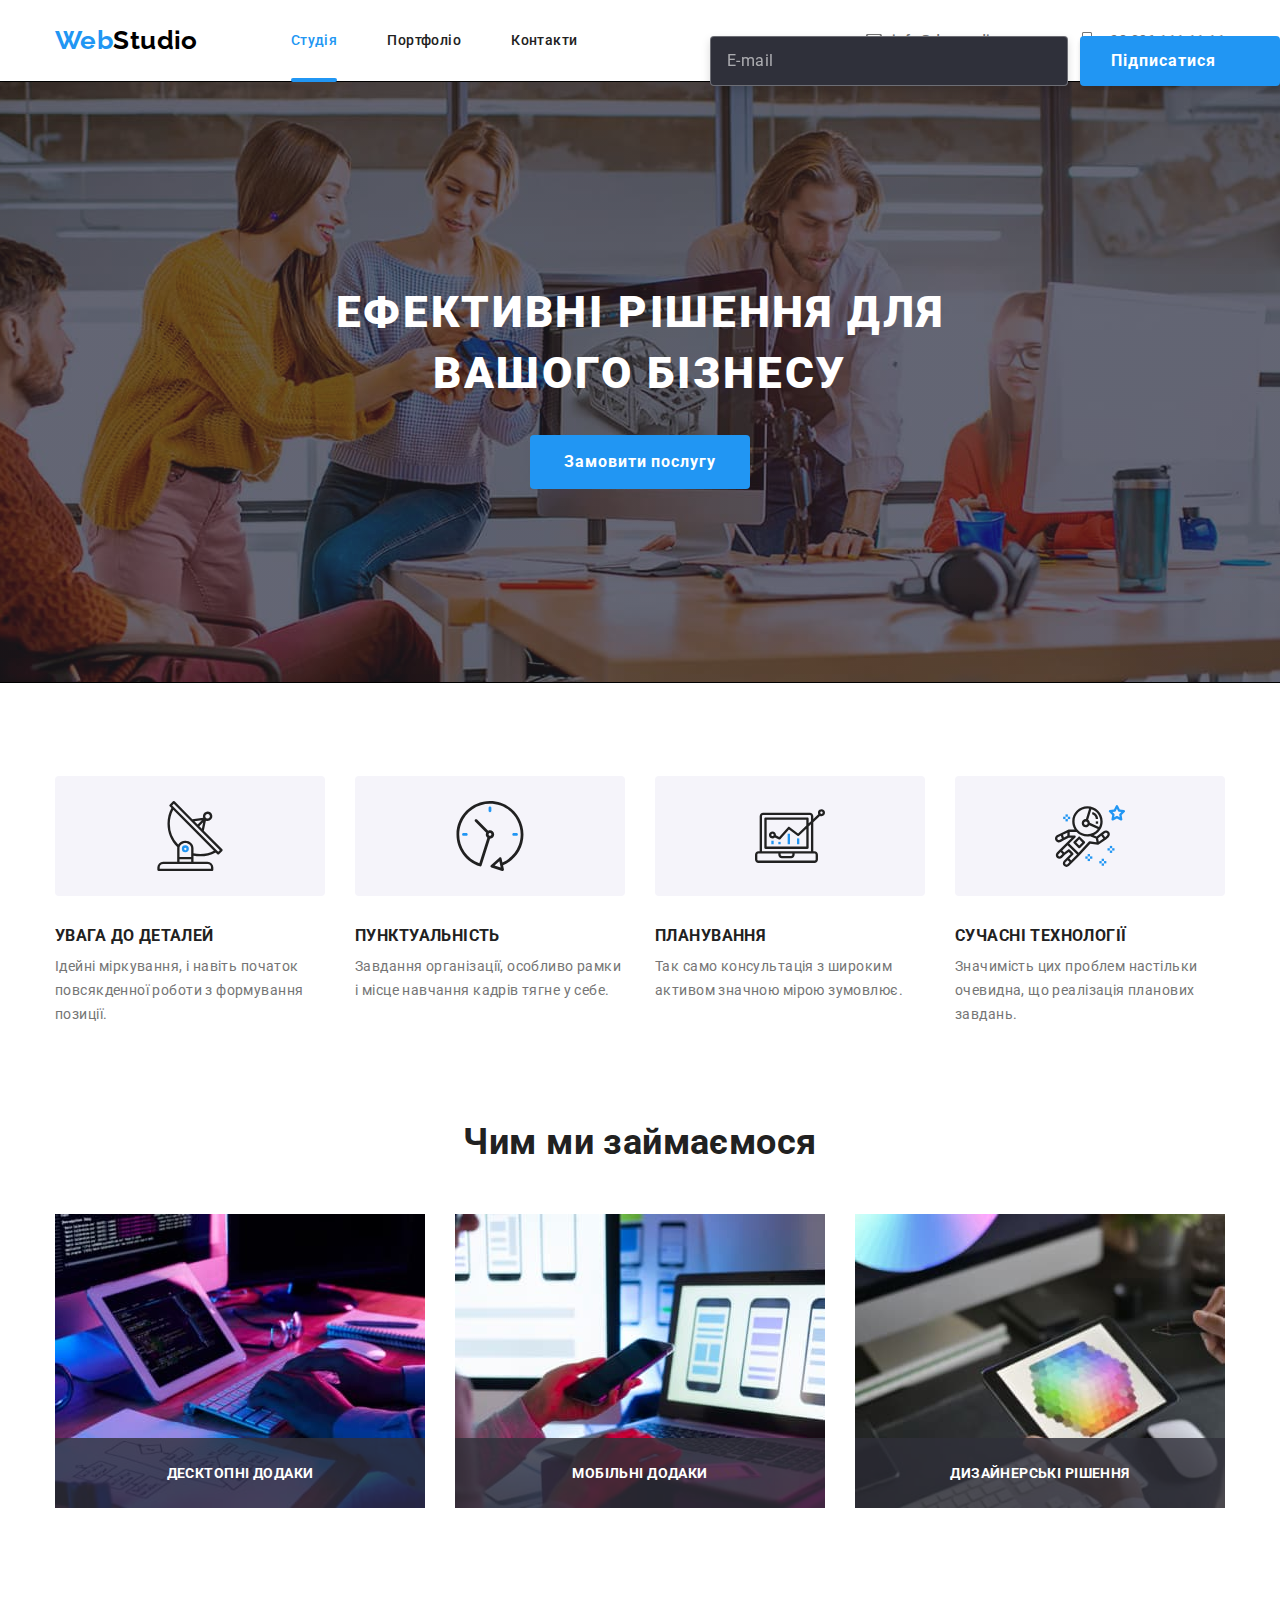
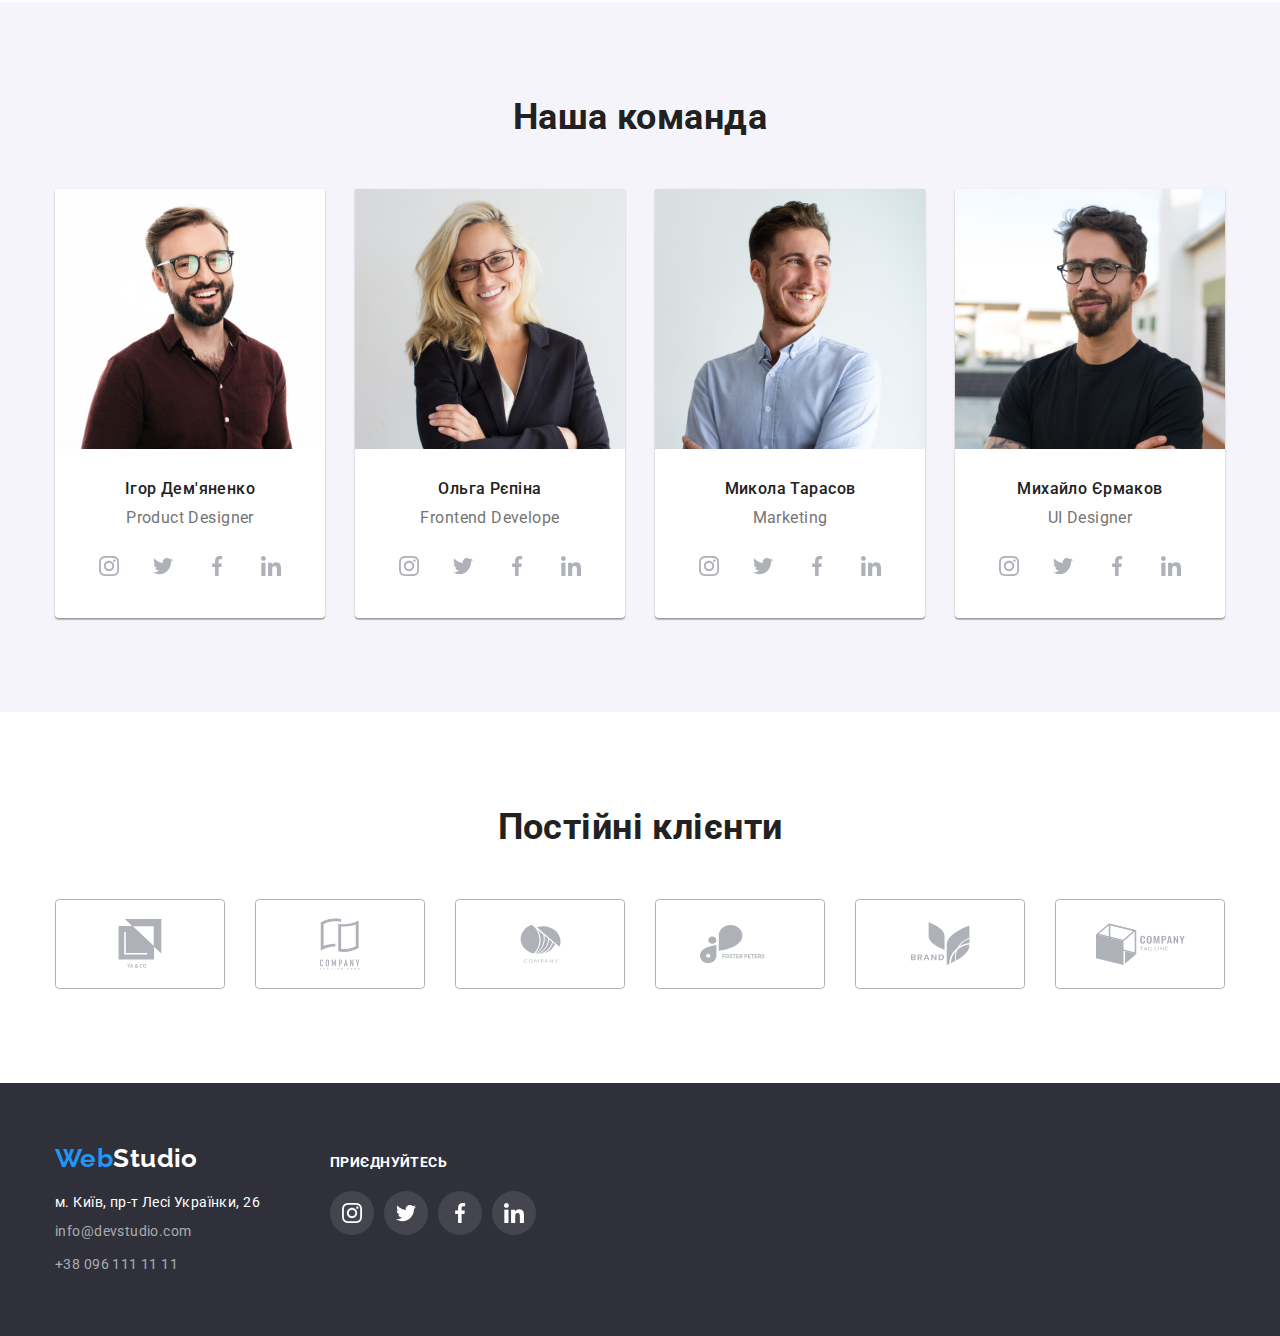
==== index.html @ f0c9aa98 "hw6" ====
<!DOCTYPE html>
<html lang="uk">
<head>
    <meta charset="UTF-8">
    <meta http-equiv="X-UA-Compatible" content="IE=edge">
    <meta name="viewport" content="width=device-width, initial-scale=1.0">
    <title>Студія</title>
    <link rel="stylesheet"  href="https://cdnjs.cloudflare.com/ajax/libs/modern-normalize/1.0.0/modern-normalize.min.css"/>
    <link href="https://fonts.googleapis.com/css2?family=Raleway:wght@700&family=Roboto:wght@400;500;700;900&display=swap" rel="stylesheet">
    <link rel="stylesheet" href="./css/main.css">
    <link rel="stylesheet" href="./css/styles.css">
</head>
<body>
    <header>
        <div class="container wrapper">
          
<!-- Навігація -->
                <nav class="menu">
                    <a href="./index.html" class="logo link"><span class="logo-blue link-logo">Web</span><span
                        class="logo-black">Studio</span></a> 
                <ul class="list list-flex">
                    <li class="item"><a href="./index.html" class="link link-current current link-nav">Студія</a></li>
                    <li class="item"> <a href="./portfolio.html" class="menu-nav link link-nav">Портфоліо</a></li>
                    <li class="item"> <a href="./" class="menu-nav link link-nav">Контакти</a></li>
<!-- Контакти  -->
                </ul>
                </nav>
            <ul class="list  list-flex">
                <li>
                    <a href="mailto:info@devstudio.com" class="menu-contact link link-nav">
                        <svg class="menu-icons" width="16" height="12">
                  <use href="./images/icons.svg.svg#icon-envelope"></use>
                </svg>info@devstudio.com</a>
                </li>
                <li>
                 <a href="tel:+380961111111" class="menu-contact link link-nav">
                <svg class="menu-icons" width="10" height="16">
                  <use href="./images/icons.svg.svg#icon-smartphone"></use>
                </svg> +38 096 111 11 11</a>
                </li>
                </ul>
        </div>
    </header>        
<!-- Герой -->
    <main>
        <section class="hero">
            <div class="container">
                <div class="hero-container">
                    <h1 class="hero-title">Ефективні рішення для вашого бізнесу</h1>
                    <button type="button" class="hero-button hero-btn" data-modal-open>Замовити послугу</button>
                </div>
            </div>
        </section>
        <section class="section section-features">
<!-- Особливості -->
            <div class="container">
                <h2 class="section-title visually-hidden" > Особливості </h2>
            <ul class="list features-list">
                <li>
                    <div class="features-icon">
                <svg width="70" height="70">
                  <use href="/images/icons.svg.svg#icon-antenna"></use>
                </svg>
              </div>
                    <h3 class="section-title list-title">УВАГА ДО ДЕТАЛЕЙ</h3>
                    <p class="list-text">Ідейні міркування, і навіть початок повсякденної роботи з формування позиції. </p>
                </li>
                
                <li>
                    <div class="features-icon">
                <svg width="70" height="70">
                  <use href="./images/icons.svg.svg#icon-clock-1"></use>
                </svg>
              </div>
                    <h3 class="section-title list-title">ПУНКТУАЛЬНІСТЬ</h3>
                    <p class="list-text">Завдання організації, особливо рамки і місце навчання кадрів тягне у себе.</p>
                </li>
                
                <li>
                    <div class="features-icon">
                <svg width="70" height="70">
                  <use href="./images/icons.svg.svg#icon-diagram-1"></use>
                </svg>
              </div>
                    <h3 class="section-title list-title">ПЛАНУВАННЯ</h3>
                    <p class="list-text">Так само консультація з широким активом значною мірою зумовлює.</p>
                </li>
                
                <li>
                    <div class="features-icon">
                <svg width="70" height="70">
                  <use href="./images/icons.svg.svg#icon-astronaut-1"></use>
                </svg>
              </div>
                    <h3 class="section-title list-title">СУЧАСНІ ТЕХНОЛОГІЇ</h3>
                    <p class="list-text">Значимість цих проблем настільки очевидна, що реалізація планових завдань.</p>
                </li>
            </ul>
        </div>
    </section>
<!-- Чим займаємося -->
        <section class="section section-works">
        <div class="container">
             <h2 class="section-title title-size">Чим ми займаємося</h2>
            <ul class="list list-works">
               <li>
                <div class="list-img-wrapper">
                <img src="./images/site_creator.jpg " width="370"  alt=" написання  коду " class="list-fotos">
              <div class="list-txt-wrapper">
                  <p>Десктопні додаки </p>
                </div>
              </div>
              </li>
                <li>
                <div class="list-img-wrapper">
                <img src="./images/mobile_app.jpg " width="370"   alt=" тестування мобільного додатку " class="list-fotos">
               <div class="list-txt-wrapper">
                  <p>Мобільні додаки </p>
                </div>
              </div>
              </li>
                <li>
                  <div class="list-img-wrapper">
                <img src="./images/design1.jpg " width="370"  alt=" кольорова гама " class="list-fotos">
              <div class="list-txt-wrapper">
                  <p>Дизайнерські рішення </p>
                </div>
              </div>
              </li>
        </ul>
    </div>
</section>
<!-- Наша команда-->
        <section class="section team">
            <div class="container">
                <h2 class="section-title title-size">Наша команда</h2>
                <ul class="list team-list">
                    <li class="team-items">
                        <img  class="team-foto" src="./images/demianenko1.jpg" width="270" alt="Фото Ігор Дем'яненко">
                        <div class="cards">
                            <h3 class=" team-name">Ігор Дем'яненко</h3>
                        <p class=" professions">Product Designer</p>
                        <ul class="social-list list">
                  <li class="social-item">
                    <a href="#" class="social-link">
                      <svg class="social-icon">
                        <use href="./images/icons.svg.svg#icon-instagram-2"></use>
                      </svg>
                    </a>
                  </li>
                  <li class="social-item">
                    <a href="#" class="social-link">
                      <svg class="social-icon">
                        <use href="./images/icons.svg.svg#icon-twitter-1"></use>
                      </svg>
                    </a>
                  </li>
                  <li class="social-item">
                    <a href="#" class="social-link">
                      <svg class="social-icon">
                        <use href="./images/icons.svg.svg#icon-facebook-1"></use>
                      </svg>
                    </a>
                  </li>
                  <li class="social-item">
                    <a href="#" class="social-link">
                      <svg class="social-icon">
                        <use href="./images/icons.svg.svg#icon-linkedin-1"></use>
                      </svg>
                    </a>
                  </li>
                </ul>
            </div>
                        </li>
                    <li class="team-items">
                        <img  class="team-foto" src="./images/olha_repina3.jpg" width="270" alt="Фото Ольга Рєпіна">
                        <div class="cards">
                            <h3 class=" team-name">Ольга Рєпіна</h3>
                            <p class=" professions">Frontend Develope</p>
                            <ul class="social-list list">
                  <li class="social-item">
                    <a href="#" class="social-link">
                      <svg class="social-icon">
                        <use href="./images/icons.svg.svg#icon-instagram-2"></use>
                      </svg>
                    </a>
                  </li>
                  <li class="social-item">
                    <a href="#" class="social-link">
                      <svg class="social-icon">
                        <use href="./images/icons.svg.svg#icon-twitter-1"></use>
                      </svg>
                    </a>
                  </li>
                  <li class="social-item">
                    <a href="#" class="social-link">
                      <svg class="social-icon">
                        <use href="./images/icons.svg.svg#icon-facebook-1"></use>
                      </svg>
                    </a>
                  </li>
                  <li class="social-item">
                    <a href="#" class="social-link">
                      <svg class="social-icon">
                        <use href="./images/icons.svg.svg#icon-linkedin-1"></use>
                      </svg>
                    </a>
                  </li>
                </ul>
                        </div>
                        
                    </li>
                    <li class="team-items">
                        <img  class="team-foto" src="./images/tarasov4.jpg"  width="270" alt="Микола Тарасов">
                        <div class="cards">
                            <h3 class=" team-name">Микола Тарасов</h3>
                            <p class=" professions" >Marketing</p>
                            <ul class="social-list list">
                  <li class="social-item">
                    <a href="#" class="social-link">
                      <svg class="social-icon">
                        <use href="./images/icons.svg.svg#icon-instagram-2"></use>
                      </svg>
                    </a>
                  </li>
                  <li class="social-item">
                    <a href="#" class="social-link">
                      <svg class="social-icon">
                        <use href="./images/icons.svg.svg#icon-twitter-1"></use>
                      </svg>
                    </a>
                  </li>
                  <li class="social-item">
                    <a href="#" class="social-link">
                      <svg class="social-icon">
                        <use href="./images/icons.svg.svg#icon-facebook-1"></use>
                      </svg>
                    </a>
                  </li>
                  <li class="social-item">
                    <a href="#" class="social-link">
                      <svg class="social-icon">
                        <use href="./images/icons.svg.svg#icon-linkedin-1"></use>
                      </svg>
                    </a>
                  </li>
                </ul>
                        </div>
                        
                    </li>
                    <li class="team-items">
                        <img  class="team-foto" src="./images/ermakov2.jpg" width="270" alt="Фото Михайло Єрмаков">
                        <div class="cards">
                            <h3 class=" team-name" >Михайло Єрмаков</h3>
                        <p class=" professions">UI Designer</p>
                        <ul class="social-list list">
                  <li class="social-item">
                    <a href="#" class="social-link">
                      <svg class="social-icon">
                        <use href="./images/icons.svg.svg#icon-instagram-2"></use>
                      </svg>
                    </a>
                  </li>
                  <li class="social-item">
                    <a href="#" class="social-link">
                      <svg class="social-icon">
                        <use href="./images/icons.svg.svg#icon-twitter-1"></use>
                      </svg>
                    </a>
                  </li>
                  <li class="social-item">
                    <a href="#" class="social-link">
                      <svg class="social-icon">
                        <use href="./images/icons.svg.svg#icon-facebook-1"></use>
                      </svg>
                    </a>
                  </li>
                  <li class="social-item">
                    <a href="#" class="social-link">
                      <svg class="social-icon">
                        <use href="./images/icons.svg.svg#icon-linkedin-1"></use>
                      </svg>
                    </a>
                  </li>
                </ul>
                    </div>
                </li>
            </ul>
        </div>
    </section>
     <section class="customers">
        <div class="container">
          <h2 class="section-title title-size"> Постійні клієнти</h2>
          <ul class="customers-list list">
            <li class="customers-item">
              <a href="#" class="customers-link">
                <svg class="client-icon" width="44" height="49">
                  <use href="./images/icons.svg.svg#icon-group"></use>
                </svg>
              </a>
            </li>
            <li class="customers-item">
              <a href="#" class="customers-link">
                <svg class="client-icon" width="40" height="52">
                  <use href="./images/icons.svg.svg#icon-group-8"></use>
                </svg>
              </a>
            </li>
            <li class="customers-item">
              <a href="#" class="customers-link">
                <svg class="client-icon" width="41" height="43">
                  <use href="./images/icons.svg.svg#icon-group-1"></use>
                </svg>
              </a>
            </li>
            <li class="customers-item">
              <a href="#" class="customers-link">
                <svg class="client-icon" width="80" height="42">
                  <use href="./images/icons.svg.svg#icon-group-2"></use>
                </svg>
              </a>
            </li>
            <li class="customers-item">
              <a href="#" class="customers-link">
                <svg class="client-icon" width="59" height="47">
                  <use href="./images/icons.svg.svg#icon-group-3"></use>
                </svg>
              </a>
            </li>
            <li class="customers-item">
              <a href="#" class="customers-link">
                <svg class="client-icon" width="89" height="46">
                  <use href="./images/icons.svg.svg#icon-object"></use>
                </svg>
              </a>
            </li>
          </ul>
        </div>
     </section>
</main>
<!-- Футер -->

            <footer class="footer">
        <div class="container">
          <div class="footer-container">
            <div class="footer-wrapper">
                <a href="./index.html" class="logo link logo-white" lang="en"><span class="logo-blue">Web</span><span
                    class="footer-studio">Studio</span></a>
                <address>
                  <ul class="contacts list">
                   <li class="logo-white">
                     <a href="https://www.google.com/maps/d/viewer?mid=10uSM3H-mIU3GznYo2szRIEphczw&h" target="_blank" rel="noreferrer noopener"
                        class="link footer-list "><span class="footer-address">
                             м. Київ, пр-т Лесі Українки, 26 </span></a>
                    </li>
                    <li>
                      <a href="mailto:info@devstudio.com" class="link footer-contacts footer-list" >info@devstudio.com</a>
                    </li>
                    <li>
                      <a href="tel:+380961111111" class="link footer-contacts">+38 096 111 11 11</a>
                    </li>
                  </ul>
                 </address>
                </div>
                <div class="footer-social">
                  <p class="footer-title">Приєднуйтесь</p>
                  <ul class="social-list list">
                    <li class="social-item">
                      <a href="#" class="social-link social-list-item ">
                        <svg class="social-icon">
                          <use href="./images/icons.svg.svg#icon-instagram-2"></use>
                        </svg>
                      </a>
                    </li>
                    <li class="social-item" >
                       <a href="#" class="social-link social-list-item ">
                      <svg class="social-icon">
                        <use href="./images/icons.svg.svg#icon-twitter-1"></use>
                      </svg>
                    </a>

                    </li>
                    <li class="social-item">
                      <a href="#" class="social-link social-list-item ">
                        <svg class="social-icon">
                          <use href="./images/icons.svg.svg#icon-facebook-1"></use>
                        </svg>
                      </a>
                    </li>
                    <li class="social-item">
                      <a href="#" class="social-link social-list-item ">
                        <svg class="social-icon">
                          <use href="./images/icons.svg.svg#icon-linkedin-1"></use>
                        </svg>
                      </a>
                    </li>
                  </ul>
            </div>
            <div class="subscribe-newsletter">
              <p class="subscribe-text">Підпишіться на розсилку</p>
              <form autocomplete="off" class="subscribe-form">
                <input class="subscribe-input" type="email" name="mail" placeholder="E-mail" required>
                <button class="subscribe-button" type="submit">Підписатися</button>
              </form>
            </div>
          </div>
        </div> 
  </footer>
  <!-- Модальне вікно  -->
 <div  data-modal class=" backdrop is-hidden 
  " >
  <div class="modal-form">
    <button class="modal-close " data-modal-close>
      <svg class=" modal-icon" height="11" width="11"> 
        <use class="close" href="./images/icons.svg.svg#icon-exit" 
      
        ></use>
      </svg>
    </button>
  </div>
 </div>
  <script src="./js/modal.js"></script>
</body>
</html>
---- css/main.css ----
/*# sourceMappingURL=main.css.map */
---- css/styles.css ----
/*
 wrapper, list, current, menu-nav, list-flex-  Навігація 
 link ,section-title,portfolio-title,  portfolio-text .portfolio-items . projects-filter .portfolio-element portfolio-cards- Наші роботи 
 link,footer,footer-wrapper,logo,logo-white,footer-address footer-list- - Футер
 menu, -Лого
 menu-nav, menu-contact, list-flex, link-nav- Контакти
 current,visually-hidden,title-size,section-works , list-works ,list-fotos - Чим займаємось 
 hero ,hero-container,hero-title, hero-button , section-features - Герой 
 list-title, list-text ,features-list -Особливості 
 title-size, team , team-name ,team-list, team-items ,cards ,team-foto - Наша команда 
 buttons buttons:focus,buttons:hover,navigation-projects- Продукти 
*/
:root {
  --primary-text-color: #212121;
  --nav-contact-color: #757575;
  --title-text-color: #000000;
  --accent-color: #2196F3;
  --title-color: #FFFFFF;
  --background-accent-color: #2f303a;
  --team-background-color: #f5f4fa;
  --footer-email-tel: rgba(255, 255, 255, 0.6);
  --footer-social-link: rgba(255, 255, 255, 0.1);
  --header-border: #ececec;
  --portfolio-border: #eeeeee;
  --team-social-icon: #afb1b8;
  --hero-btn: #188CE8;
  --cubic: cubic-bezier(0.4, 0, 0.2, 1);
  --hero-gradient: rgba(47, 48, 58, 0.4);
  --modal-shadow: 0px 1px 3px rgba(0, 0, 0, 0.12), 0px 1px 1px rgba(0, 0, 0, 0.14),
    0px 2px 1px rgba(0, 0, 0, 0.2);
}

/*----------BODY----------*/

body {
  font-family: "Roboto", sans-serif;
  font-weight: 400;
  font-size: 14px;
  line-height: 1.2;
  letter-spacing: 0.03em;
  background-color: var(--title-color);
  color: var(--nav-contact-color);
}


button {
  cursor: pointer;
}

address {
  font-style: normal;
}

header {
  border-bottom: 1px solid var(--header-border);
}

img {
  display: block;
}


h3,
p,
ul{
  margin: 0px;
  padding: 0px;
}
.visually-hidden {
  position: absolute;
  overflow: hidden;
  clip: rect(1px, 1px, 1px, 1px);
  padding: 0;
  border: 0;
  height: 1px;
  width: 1px;

}



.container {
  width: 1200px;
  padding-left: 15px;
  padding-right: 15px;
  text-align: center;
  margin-right: auto;
  margin-left: auto;
}

.wrapper {

  display: flex;

  justify-content: space-between;

  align-items: center;

  text-align: left;

}


.list {
  list-style: none;
  margin: 0;
  padding: 0;
}



.link {
  text-decoration: none;
  list-style: none;

}


.section-title {
  font-weight: 700;
  color: var(--primary-text-color)
}


/*----------HEADER----------*/
.menu {
  font-weight: 500;
  display: flex;
  align-items: center;
}

.current {
  color: var(--accent-color);
}

.menu-nav {
  color: var(--primary-text-color);
}

.menu-contact {
  color: var(--nav-contact-color);
  font-weight: 500;
}

.logo {
  font-family: "Raleway", san-serif;
  font-weight: 700;
  font-size: 26px;
  line-height: inherit;
  margin-right: 93px;
}

.logo-blue {
  color: var(--accent-color);
}

.logo-black {
  color: var(--title-text-color)
}




.current,
.menu-nav:hover,
.menu-nav:focus,
.menu-contact:hover,
.menu-contact:focus,
.footer-contacts:hover,
.footer-contacts:focus {
  color: var(--accent-color);
}

.list-flex {
  display: flex;
}

.list-flex>li:not(:last-child) {
  margin-right: 50px;
}

.link-nav {
  display: flex;
  align-items: center;
  padding-top: 32px;
  padding-bottom: 32px;

}
.current,
.menu-nav {
  position: relative;
}


.link-current::before {
  position: absolute;
  content: "";
  bottom: -1px;
  left: 0;
  display: block;
  width: 100%;
  height: 4px;
  border-radius: 2px;
  background-color: var(--accent-color);
  transition: opacity 250ms var(--cubic), background-color 250ms var(--cubic);
  
}
.item .link-nav {
  position: relative;
}

.link-nav::after {
  position: absolute;
  content: "";
  bottom: -1px;
  left: 0;
  
  display: block;
  width: 100%;
  height: 4px;
  border-radius: 2px;
  background-color: var(--accent-color);
  opacity: 0;
  transition: opacity 250ms cubic-bezier(0.4, 0, 0.2, 1),background-color 250ms cubic-bezier(0.4, 0, 0.2, 1);
}


.link-nav:hover::after,
.link-nav:focus::after {
  transform: scale(1);
  opacity: 1;
  /* transition: transform 250ms cubic-bezier(0.4, 0, 0.2, 1); */
}
.link-logo{
padding: 24px 0px;
}



.menu-icons {
 
  fill: currentColor;
  color: inherit;
  margin-right: 10px;

}

/*----------Герой----------*/



 




.hero {
  text-align: center;
  padding-top: 200px;
  padding-bottom: 200px;
  margin-left: auto;
  margin-right: auto;
  height: 600px;
  max-width: 1600px;
  background-image: linear-gradient(to right, rgba(47, 48, 58, 0.4), rgba(47, 48, 58, 0.4)), url(../images/hero.jpg);
  background-repeat: no-repeat;
  background-position: center;
  background-size: cover;
  outline: 1px solid var(--title-text-color);
  background-color: var(--background-accent-color);}




.hero-container {
  max-width: 696px;
  margin-left: auto;
  margin-right: auto;
}

.hero-title,
.hero-button {
  letter-spacing: 0.06em;
  color: var(--title-color);


}


.hero-title {
  font-weight: 900;
  font-size: 44px;
  line-height: 1.4;
  text-transform: uppercase;

  margin-top: 0;
  margin-bottom: 30px;
  padding: 0;


}


.hero-button {
  font-family: inherit;
  font-weight: 700;
  font-size: 16px;
  line-height: 1.9;
  background-color: var(--accent-color);
  color: var(--title-color);
  border-radius: 4px;
  border-color: transparent;
  transition: background-color 250ms var(--cubic), color 250ms var(--cubic);
}

.hero-button:hover,
.hero-button:focus{
  background-color: var(--hero-btn)
}
.hero-btn {
  padding: 10px 32px;
  min-width: 200px;
}

/*----------Особливості----------*/

.list-title {
  text-transform: uppercase;
  margin-bottom: 10px;
}

.list-text {
  line-height: 1.7;
}

.section-features {
  padding-top: 94px;
  padding-bottom: 94px;
}

.features-list {
  display: flex;
  text-align: left;
}

.features-list>li {
  width: calc((100% - (3 * 30px)) / 4);
}

.features-list>li:not(:last-child) {
  margin-right: 30px;
}


.features-icon {
  display: flex;
  align-items: center;
  justify-content: center;

  width: 100%;
  height: 120px;
  background-color: var(--team-background-color);
  border-radius: 4px;
  margin-bottom: 30px;
}
/*----------.........................................Чим займаємося................................................................---------*/





.title-size {
  font-size: 36px;
 margin: 0px 0px 50px 0px;
}

.list-works {
  display: flex;
  margin-top: 50px;
}
.section-works {
  padding-bottom: 94px;
}

.list-works>li:not(:last-child) {
  margin-right: 30px;
}

.list-works {
  display: flex;
  margin-top: 50px;
}

.list-foto {
  display: block;
}

.list-img-wrapper{
  position: relative;
}
.list-txt-wrapper {
  position: absolute;
  bottom: 0;
  left: 0;
  display: flex;
  justify-content: center;
  align-items: center;
  width: 100%;
  height: 70px;
  font-weight: 700;
  font-size: 14px;
  line-height: 1.143;
  letter-spacing: 0.03em;
  text-transform: uppercase;
  background-color: rgba(47, 48, 58, 0.8);
  color: var(--title-color);
}
/*----------Наша команда----------*/
.team {
  background-color: var(--team-background-color);
  padding-top: 94px;
  padding-bottom: 94px;
}

.team-name,
.professions {
  font-size: 16px;
}

.professions {
  margin-top: 0;
  margin-bottom: 0;
}

.team-name {
  font-weight: 500;
  color: var(--primary-text-color);
  margin-top: 0;
  margin-bottom: 10px;
}


.team-list {
  display: flex;
}

.cards {
  margin-top: 30px;
  margin-bottom: 30px;
}
.team-items {
  box-shadow: 0 1px 3px rgba(0, 0, 0, 0.12), 0 1px 1px rgba(0, 0, 0, 0.14), 0 2px 1px rgba(0, 0, 0, 0.2);
  border-radius: 0 0 4px 4px;
  background-color: var(--title-color);
}

.team-items:not(:last-child) {
  margin-right: 30px;
}



.team-foto {
  display: block;
}


.social-list {
  display: flex;
  justify-content: center;
 margin-top: 16px;
  
}

.social-list {
  color: var(--team-social-icon);
}

.social-item{
  width: 44px;
  height: 44px;
}

.social-link {
  background-color: var(--title-color);
  fill: currentColor;
  color: inherit;
}

.social-link {
  display: flex;
  align-items: center;
  justify-content: center;
  border-radius: 50%;
  width: 100%;
  height: 100%;
  fill: currentColor;
  color: inherit;
  transition: background-color 250ms var(--cubic);
}

.social-item:not(:last-child) {
  margin-right: 10px;
}

.social-icon {
  width: 20px;
  height: 20px;
  transition: fill var(--team-social-icon)}

.social-link:hover,
.social-link:focus,
.footer .social-link:hover,
.footer .social-link:focus {
  background-color: var(--accent-color);
  color: var(--title-color);
}

/*----------Our customers----------*/
.customers {
  padding-top: 94px;
  padding-bottom: 94px;
}

.customers-list {
  display: flex;
  color: var(--team-social-icon);
}

.customers-item {
  display: flex;
  justify-content: center;
  align-items: center;
  width: 170px;
  height: 90px;
}

.customers-item:not(:last-child) {
  margin-right: 30px;
}

.customers-link {
  display: flex;
  align-items: center;
  justify-content: center;

  color: inherit;
  width: 100%;
  height: 100%;
  border: 1px solid var(--team-social-icon);
  border-radius: 4px;
  transition: border var(--portfolio-border)
}

.client-icon {
  fill: currentColor;
  transition: fill var(--team-social-icon);
}

.customers-link:hover,
.customers-link:focus {
  color: var(--accent-color);
  border-color: var(--accent-color);
  outline: none;
}
/*----------Футер-------*/


.footer {
  background-color: var(--background-accent-color);
  padding-top: 60px;
  padding-bottom: 60px;

}

.footer-wrapper {
  text-align: left;
  margin-right: 70px;
}
.footer-container{
  display: flex;
  align-items: baseline;
}

.footer .logo {
  display: inline-block;
  
  margin-right: 0px;
  margin-bottom: 20px;
}


.logo-white {
  color: var(--title-color);
}

.footer-address {
  color: var(--title-color);
}

.footer-contacts {
  line-height: 1.7;
  color: var(--footer-email-tel);
}


.footer-list {
  display: inline-block;
  margin-bottom: 9px;
}

.footer-list:hover .footer-address,
.footer-list:focus .footer-address {
  color: var(--accent-color);
}
.footer-social {
  width: 206px;
}

.footer-title{
  margin-top: 0;
  margin-bottom: 20px;
  font-weight: 700;
  font-size: 14px;
  line-height: 1.14;
  letter-spacing: 0.03em;
  text-transform: uppercase;
  text-align: start;
  color: var(--title-color);
}

.social-list .social-list-item{
  color: var(--title-color);
  background-color: var(--footer-social-link);
  transition: background-color 250ms var(--cubic);
}
/*------------------------------------------------------Підписатися ---------------------------------------------------------------------*/
.subscribe-newsletter{  
  text-align: left;
  position:absolute;
  right: 0;
  top: 0;
}
.subscribe-text {
  margin-bottom: 20px;
  font-size: 14px;
  font-weight: 700;
  line-height: 1.14; 
  letter-spacing: 0.03em;
  text-transform: uppercase;
  color: var(--title-color);
}

.subscribe-input {
  width: 358px;
  padding: 15px 16px;
  border: 1px solid rgba(255, 255, 255, 0.3);
  box-sizing: border-box;
  filter: drop-shadow(0px 4px 4px rgba(0, 0, 0, 0.15));
  border-radius: 4px;
  background: var(--background-accent-color);
  margin-right: 12px;
  outline: none;
  color: var(--footer-email-tel);
}

.subscribe-input::placeholder {
  font-weight: 400;
  font-size: 16px;
  line-height: 1.25;
  letter-spacing: 0.03em;
  color: rgba(255, 255, 255, 0.6);
}

.subscribe-form {
  display: flex;
}

.subscribe-button {
  display: flex;
  align-items: center;
  justify-content: center;
  min-width: 200px;
  height: 50px;
  padding: 10px 28px 10px 29px;
  background: var(--accent-color);
  box-shadow: 0px 4px 4px rgba(0, 0, 0, 0.15);
  border-radius: 4px;
  border-style: none;
  cursor: pointer;
  outline: transparent;
  font-family: inherit;
  font-weight: 700;
  font-size: 16px;
  line-height: 1.87;
  letter-spacing: 0.06em;
  color: var(--title-color);
  transition: background 250ms var(--cubic);
  
}
.subscribe-button:hover,
.subscribe-button:focus{
  background: var(--hero-btn);
}
.subscribe-button::after {
  display: inline-block;
  content: "";
  margin-left: 10px;
  width: 24px;
  height: 24px;
  background-image: url(../images/send.svg);
  background-repeat: no-repeat;
  background-position: center;
  background-size: cover;
}
/* ---------- Closed modal window ---------- */

.backdrop {
  position: fixed;
  top: 0;
  right: 0;
  left: 0;
  bottom: 0;
  background-color: rgba(0, 0, 0, 0.2);
}

.modal-form {
  position: absolute;
  width: 528px;
  height: 581px;
  left: 50%;
  top: 50%;
  transform: translate(-50%, -50%);
  background-color: var(--title-color);
}

.is-hidden {
  opacity: 0;
  pointer-events: none;
  visibility: hidden;
}

.modal-close {
  display: flex;
  justify-content: center;
  align-items: center;
  width: 30px;
  height: 30px;
  margin-top: 8px;
  margin-left: auto;
  margin-right: 8px;
  border-radius: 50%;
  border: 1px solid rgba(0, 0, 0, 0.1);
  box-sizing: border-box;
  background: var(--title-color);
  transition: fill 250ms var(--cubic), border 250ms var(--cubic);
  
}
.modal-close:hover,
.modal-close:focus{
  border: 1px solid var(--accent-color);
  fill: var(--accent-color);
}
.modal-icon {
  font-size: 11px;
  height: 100%;
}
/*----------Page Portfolio.html ----------*/



.buttons {
  padding: 6px 22px;
  font-family: inherit;
  font-weight: 500;
  font-size: 16px;
  line-height: 1.6;
  letter-spacing: inherit;
  color: var(--primary-text-color);
  background-color: var(--team-background-color);
  transition:  color var(--accent-color) ; background-color: var(--cubic); box-shadow: var(--cubic);
  
  }


.buttons:focus,
.buttons:hover {
  color: var(--title-color);
  background-color: var(--accent-color);
  
}

.buttons:focus,
.buttons:hover {
  box-shadow: 0px 4px 4px 0px rgba(0, 0, 0, 0.1);
}


.portfolio-title {
  font-size: 18px;
  line-height: 2;
  letter-spacing: 0.06em;
  margin-bottom: 4px;

  margin-top: 0;
}

.portfolio-text {
  font-size: 16px;
  line-height: 1.9;
  color: var(--nav-contact-color);
  margin-top: 0;
  margin-bottom: 0;
}



.navigation-projects {
  padding-top: 94px;
  padding-bottom: 94px;

}


.projects-filter {
display: flex;
justify-content: center;
 margin-bottom: 34px;

}

.projects-list:not(:last-child) {
  margin-right: 8px;
  

}

.projects-list:hover,
.projects-list:focus {
  box-shadow: 0px 1px 1px rgba(0, 0, 0, 0.12), 0px 4px 4px rgba(0, 0, 0, 0.06),
    1px 4px 6px rgba(0, 0, 0, 0.16);
}

.portfolio-items {
  display: flex;
  flex-wrap: wrap;
}
/*  width: calc((100% - (2 * 30px)) / 3);
  100% ширини  батька відняти дві відстані між елементами по 30px і розділити на 3 колонки 

  */

  /* кожному третьому правий марджин 0 */


.portfolio-element {
margin-right: 30px;
margin-bottom: 30px;
width: calc((100% - (2 * 30px)) / 3);
border-bottom: 1px solid var(--portfolio-border);
position: relative;
transition: box-shadow var(--cubic);
}

.portfolio-element > .link:hover,
.portfolio-element > .link:focus {
  box-shadow: 0px 1px 1px rgba(0, 0, 0, 0.12), 0px 4px 4px rgba(0, 0, 0, 0.06),
    1px 4px 6px rgba(0, 0, 0, 0.16);
}
.portfolio-element > .link,
.portfolio-element img {
  display: block;
}
.portfolio-element:nth-child(3n) {
  margin-right: 0;
}


.portfolio-cards {
  text-align: left;
  padding: 20px 24px;
 border-left: 1px solid var(--portfolio-border);
 border-right: 1px solid var(--portfolio-border);
}

.cards-position {
  position: relative;
  overflow: hidden;
}

.overlay {
  content: "";
  position: absolute;
  bottom: 0;
  left: 0;
  width: 100%;
  height: 100%;
  margin: 0;
  background: rgba(33, 150, 243, 0.9);
  padding: 50px 24px;
  transform: translateY(101%);
  transition: transform var(--cubic), background var(--cubic);
  -webkit-transform: translateY(101%);
  -moz-transform: translateY(101%);
  -ms-transform: translateY(101%);
  -o-transform: translateY(101%);
}
.overlay > p {
  font-weight: 400;
  font-size: 18px;
  line-height: 1.56;
  color: var(--title-color);
  text-align: left;
  transition: var(--cubic);
}

.portfolio-element:hover .overlay,
.portfolio-element:focus-within .overlay {
  transform: translateY(0);
}
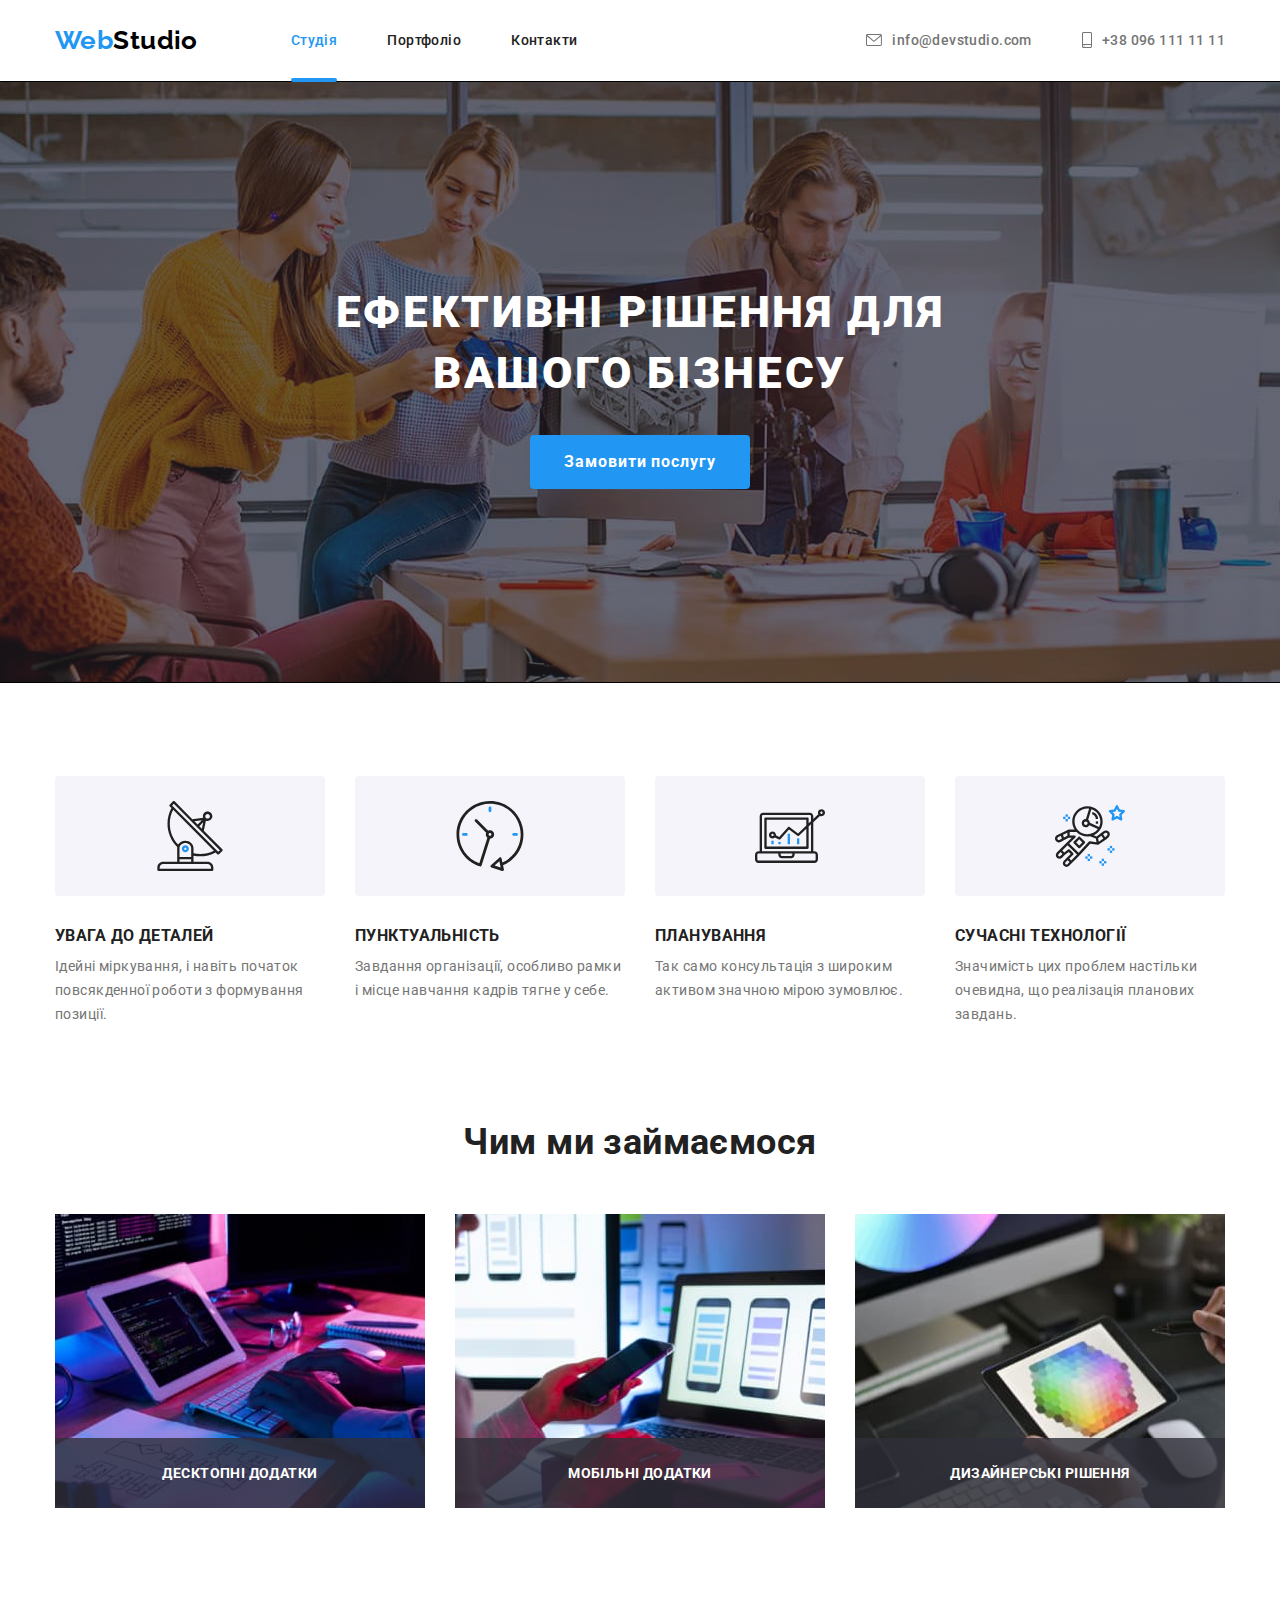
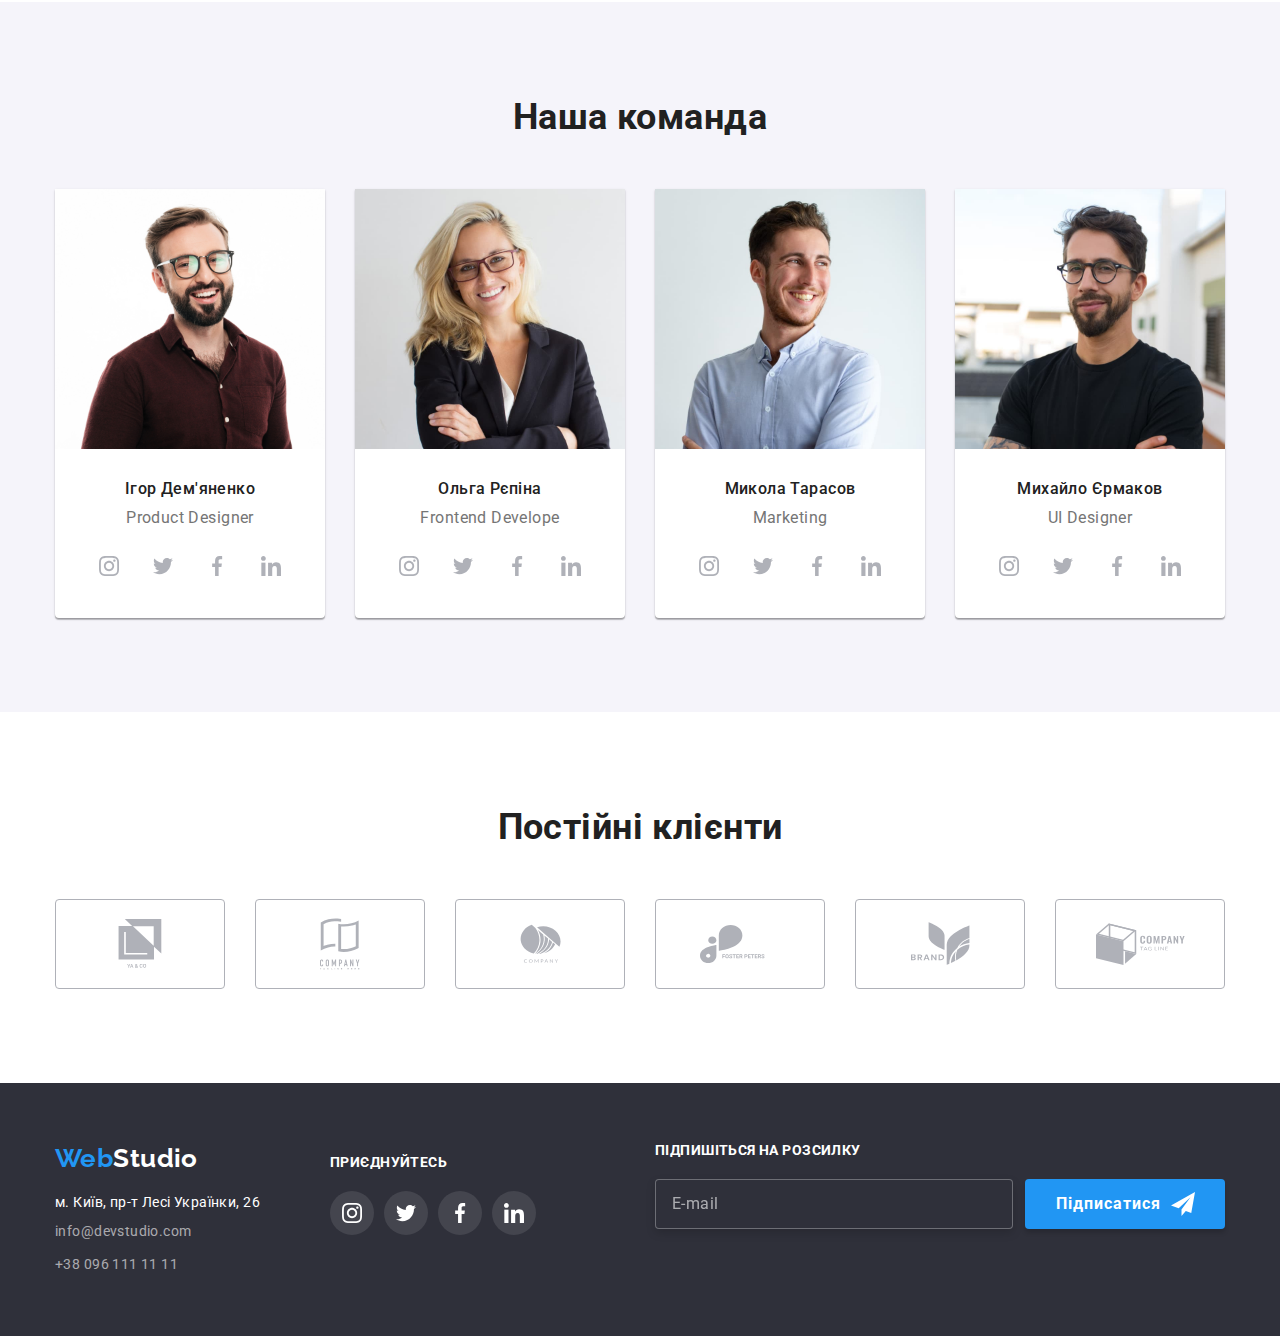
==== commit 123e7a02: "hw6" ====
--- a/index.html
+++ b/index.html
@@ -7,8 +7,9 @@
     <title>Студія</title>
     <link rel="stylesheet"  href="https://cdnjs.cloudflare.com/ajax/libs/modern-normalize/1.0.0/modern-normalize.min.css"/>
     <link href="https://fonts.googleapis.com/css2?family=Raleway:wght@700&family=Roboto:wght@400;500;700;900&display=swap" rel="stylesheet">
-    <link rel="stylesheet" href="./css/main.css">
+    
     <link rel="stylesheet" href="./css/styles.css">
+    <link rel="stylesheet" href="./sass/main.scss">
 </head>
 <body>
     <header>
@@ -59,7 +60,7 @@
                 <li>
                     <div class="features-icon">
                 <svg width="70" height="70">
-                  <use href="/images/icons.svg.svg#icon-antenna"></use>
+                  <use href="./images/icons.svg.svg#icon-antenna-1-2"></use>
                 </svg>
               </div>
                     <h3 class="section-title list-title">УВАГА ДО ДЕТАЛЕЙ</h3>
@@ -107,7 +108,7 @@
                 <div class="list-img-wrapper">
                 <img src="./images/site_creator.jpg " width="370"  alt=" написання  коду " class="list-fotos">
               <div class="list-txt-wrapper">
-                  <p>Десктопні додаки </p>
+                  <p>Десктопні додатки </p>
                 </div>
               </div>
               </li>
@@ -115,7 +116,7 @@
                 <div class="list-img-wrapper">
                 <img src="./images/mobile_app.jpg " width="370"   alt=" тестування мобільного додатку " class="list-fotos">
                <div class="list-txt-wrapper">
-                  <p>Мобільні додаки </p>
+                  <p>Мобільні додатки </p>
                 </div>
               </div>
               </li>
@@ -133,6 +134,7 @@
 <!-- Наша команда-->
         <section class="section team">
             <div class="container">
+              
                 <h2 class="section-title title-size">Наша команда</h2>
                 <ul class="list team-list">
                     <li class="team-items">
@@ -288,6 +290,7 @@
             </ul>
         </div>
     </section>
+    <!-- Постійні клієнти  -->
      <section class="customers">
         <div class="container">
           <h2 class="section-title title-size"> Постійні клієнти</h2>
@@ -295,7 +298,7 @@
             <li class="customers-item">
               <a href="#" class="customers-link">
                 <svg class="client-icon" width="44" height="49">
-                  <use href="./images/icons.svg.svg#icon-group"></use>
+                  <use href="./images/icons.svg.svg#icon-group-33"></use>
                 </svg>
               </a>
             </li>
@@ -397,26 +400,74 @@
                   </ul>
             </div>
             <div class="subscribe-newsletter">
-              <p class="subscribe-text">Підпишіться на розсилку</p>
-              <form autocomplete="off" class="subscribe-form">
-                <input class="subscribe-input" type="email" name="mail" placeholder="E-mail" required>
-                <button class="subscribe-button" type="submit">Підписатися</button>
-              </form>
-            </div>
-          </div>
+          <p class="subscribe-text">Підпишіться на розсилку</p>
+          <form autocomplete="off" class="subscribe-form">
+            <input class="subscribe-input" type="email" name="mail" placeholder="E-mail" required>
+            <button class="subscribe-button" type="submit">Підписатися</button>
+          </form>
+        </div>
         </div> 
   </footer>
   <!-- Модальне вікно  -->
- <div  data-modal class=" backdrop is-hidden 
-  " >
-  <div class="modal-form">
-    <button class="modal-close " data-modal-close>
-      <svg class=" modal-icon" height="11" width="11"> 
-        <use class="close" href="./images/icons.svg.svg#icon-exit" 
-      
-        ></use>
+ <div  class=" backdrop is-hidden "  data-modal >
+  <div class="modal">
+    <button class="close-button " type="button" data-modal-close>
+      <svg class=" close-sign " height="11" width="11"> 
+        <use href="./images/icons.svg.svg#icon-exit"></use>
       </svg>
     </button>
+    <h1 class="form-name">Залиште свої дані, ми вам передзвонимо</h1>
+    <form autocomplete="off">
+      <div class="field username">
+        <div class="field-holder">
+          <label>
+          <span class=" form-element">Iмя</span>
+          <input type="text" name="name" class="input" placeholder=" " required>
+          <svg class="form-icon" width="18" height="18">
+            <use href="./images/icons.svg.svg#username"></use>
+          </svg>
+          </label>
+
+        </div>
+      </div>
+      <div class=" field usertel">
+        <div class="field-holder">
+      <label> 
+        <span class="form-element">Телефон</span>
+        <input type="tel" name="tel" class="input " placeholder=" " pattern="" id="">
+        <svg class="form-icon" width="18" height="18">
+        <use href="./images/icons.svg.svg#userphone"></use>
+      </svg>
+      </label>
+        </div>
+      </div>
+      <div class="field usermail">
+        <div class="field-holder">
+        <label>
+          <span class="form-element">Пошта</span>
+          <input type="email" name="mail" class="input" placeholder=" " required >
+          <svg class="form-icon" width="18" height="18">
+            <use href="./images/icons.svg.svg#usermail"></use>
+          </svg>
+        </label>
+
+        </div>
+      </div>
+      <div class="form-comment">
+        <div class="form-element" >
+          <label for="form-comment">Коментар</label>
+        </div>
+        <textarea class="input" name="form-comment" id="form-comment" placeholder="Введіть текст" ></textarea>
+      </div>
+      <div class="checkbox">
+       <input id="checkbox" type="checkbox" name="agree" placeholder=" " class="visually-hidden old-checkbox">
+        <label for="checkbox" class="label">
+          <span class="checkbox-text">Погоджуюся з розсилкою та приймаю <a class="checkbox-accent" href="#"> Умови договору</a></span>
+        </label>
+
+      </div>
+      <button class="submit-button" type="submit"> Відправити</button>
+    </form>
   </div>
  </div>
   <script src="./js/modal.js"></script>
--- a/css/styles.css
+++ b/css/styles.css
@@ -112,6 +112,7 @@
 .link {
   text-decoration: none;
   list-style: none;
+  transition: color 250ms var(--cubic);
 
 }
 
@@ -310,7 +311,7 @@
   color: var(--title-color);
   border-radius: 4px;
   border-color: transparent;
-  transition: background-color 250ms var(--cubic), color 250ms var(--cubic);
+  
 }
 
 .hero-button:hover,
@@ -506,7 +507,8 @@
 .social-icon {
   width: 20px;
   height: 20px;
-  transition: fill var(--team-social-icon)}
+  transition: fill var(--team-social-icon)} 
+
 
 .social-link:hover,
 .social-link:focus,
@@ -576,10 +578,12 @@
 .footer-wrapper {
   text-align: left;
   margin-right: 70px;
+  
 }
 .footer-container{
   display: flex;
   align-items: baseline;
+  position: relative;
 }
 
 .footer .logo {
@@ -607,11 +611,7 @@
 .footer-list {
   display: inline-block;
   margin-bottom: 9px;
-}
-
-.footer-list:hover .footer-address,
-.footer-list:focus .footer-address {
-  color: var(--accent-color);
+  transition: color 250ms var(--cubic); 
 }
 .footer-social {
   width: 206px;
@@ -634,18 +634,25 @@
   background-color: var(--footer-social-link);
   transition: background-color 250ms var(--cubic);
 }
-/*------------------------------------------------------Підписатися ---------------------------------------------------------------------*/
-.subscribe-newsletter{  
+.subskribe-newsletter{
+text-align: left;
+position: absolute;
+right: 0;
+top: 0;
+}
+ 
+.subscribe-newsletter {
   text-align: left;
-  position:absolute;
+  position: absolute;
   right: 0;
   top: 0;
 }
+
 .subscribe-text {
   margin-bottom: 20px;
   font-size: 14px;
   font-weight: 700;
-  line-height: 1.14; 
+  line-height: 1.14;
   letter-spacing: 0.03em;
   text-transform: uppercase;
   color: var(--title-color);
@@ -696,12 +703,14 @@
   letter-spacing: 0.06em;
   color: var(--title-color);
   transition: background 250ms var(--cubic);
-  
-}
+
+}
+
 .subscribe-button:hover,
-.subscribe-button:focus{
+.subscribe-button:focus {
   background: var(--hero-btn);
 }
+
 .subscribe-button::after {
   display: inline-block;
   content: "";
@@ -713,57 +722,244 @@
   background-position: center;
   background-size: cover;
 }
+
 /* ---------- Closed modal window ---------- */
 
 .backdrop {
   position: fixed;
   top: 0;
-  right: 0;
   left: 0;
-  bottom: 0;
+  width: 100%;
+  height: 100%;
   background-color: rgba(0, 0, 0, 0.2);
-}
-
-.modal-form {
-  position: absolute;
-  width: 528px;
-  height: 581px;
-  left: 50%;
-  top: 50%;
-  transform: translate(-50%, -50%);
-  background-color: var(--title-color);
-}
-
+
+  transition-property: opacity;
+  text-decoration: 250ms;
+  transition-timing-function: var(--cubic);
+}
+.backdrop.is-hidden{
+  opacity: 0;
+  pointer-events: none;
+}
+.modal {
+ padding: 40px;
+ position: absolute;
+ left: 50%;
+ top: 50%;
+ transform: translate(-50%,-50%);
+  
+
+  min-width: 528px;
+  min-height: 581px;
+   background-color: var(--title-color);
+   box-shadow: 0px 1px 3px rgba(0, 0, 0, 0.12), 0px 1px 1px rgba(0, 0, 0, 0.14),
+   0px 2px 1px rgba(0, 0, 0, 0.2);
+ border-radius: 4px; ;
+}
+/* 
 .is-hidden {
   opacity: 0;
   pointer-events: none;
   visibility: hidden;
-}
-
-.modal-close {
-  display: flex;
+} */
+
+.close-button {
+  position: absolute;
+  top: 8px;
+  right: 8px;
+  display: flex;
+  align-items: center;
   justify-content: center;
-  align-items: center;
   width: 30px;
   height: 30px;
-  margin-top: 8px;
-  margin-left: auto;
-  margin-right: 8px;
+  padding: 0;
+  background: var(--title-color);
   border-radius: 50%;
   border: 1px solid rgba(0, 0, 0, 0.1);
+  cursor: pointer;
+  color: var(--title-text-color);
+  /* transition: fill 250ms var(--cubic), border 250ms var(--cubic); */
+  
+}
+.close-sign {
+  fill: currentColor;
+  transition-duration: 250ms;
+  transition-timing-function: var(--cubic);
+}
+
+.close-button:focus{
+  outline: none;
+}
+
+.close-button:hover .close-sign,
+.close-button:focus .close-sign{
+  color: var(--accent-color);
+}
+textarea{
+  resize: none;
+}
+ 
+.form-name{
+  font-size: 20px;
+  font-weight: 700;
+  line-height: 1.15;
+  text-align: center;
+  color: var(--primary-text-color);
+  margin-top: 0x;
+  margin-top: 12px;
+
+}
+.form-element{ 
+   display: block;
+  margin-bottom: 4px;
+  font-weight: 400;
+  font-size: 12px;
+  line-height: 1.17;
+  letter-spacing: 0.01em;
+  color: var(--nav-contact-color);
+}
+
+.field{
+  margin-bottom: 10px;
+}
+.field-holder{
+  position: relative;
+  cursor: pointer;
+}
+.form-comment {
+  margin-bottom: 20px;
+}
+.checkbox
+ {
+  margin-bottom: 30px;
+}
+.input {
+  height: 40px;
+  width: 100%;
+  border-radius: 4px;
+  border: 1px solid rgba(33, 33, 33, 0.2);
   box-sizing: border-box;
-  background: var(--title-color);
-  transition: fill 250ms var(--cubic), border 250ms var(--cubic);
+  cursor: pointer;
+  transition-duration: 250ms;
+  transition-timing-function: var(--cubic);
+}
+
+.field .input {
+  padding-left: 42px;
+}
+.form-comment .input {
+  height: 120px;
+  padding: 12px 16px;
+}
+
+.form-comment .input::placeholder{
+  font-weight: 400;
+font-size: 14;
+line-height: 1.14;
+letter-spacing: 0.01;
+color: rgba(117, 117, 117, 0.5);;  
+}
+.form-icon {
+  position: absolute;
+  left: 12px;
+  bottom: 11px;
+  fill: var(--primary-text-color);
+  transition-duration: 250ms;
+  transition-timing-function: var(--cubic);
+}
+
+input:focus, .input:hover{
+  outline: none;
+  border-color: var(--accent-color) ;
+  fill: var(--accent-color) ;
+
   
 }
-.modal-close:hover,
-.modal-close:focus{
-  border: 1px solid var(--accent-color);
+.field:focus-within .form-icon {
   fill: var(--accent-color);
 }
-.modal-icon {
-  font-size: 11px;
-  height: 100%;
+.field:hover .form-icon {
+  fill: var(--accent-color);
+}
+/*-------------------------------------------------------------- чекбокс---------------------------------------------------------------------------------------------------------- */
+
+.checkbox {
+  display: flex;
+  align-items: center;
+  justify-content: center;
+}
+
+.old-checkbox + .label {
+display: flex;
+align-items: center;
+justify-content: center;
+}
+
+.old-checkbox + .label::before {
+  content: " ";
+  display: inline-block;
+  width: 16px;
+  height: 15px;
+  cursor: pointer;
+  border: 2px solid var(--title-text-color);
+  border-radius: 2px;
+  margin-right: 7px;
+  transition-duration: 250ms;
+  transition-timing-function: var(--cubic);
+}
+
+.old-checkbox:checked + .label::before {
+  background-color: var(--accent-color);
+  border-color: var(--accent-color);
+  background-image: url(../images/checked.svg);
+  background-size: contain;
+  background-origin: border-box;
+}
+.old-checkbox:hover + .label::before,
+.old-checkbox:focus + .label::before {
+  border-color: var(--accent-color);
+}
+
+.checkbox-text {
+  display: inline-block;
+  font-weight: 400;
+  font-size: 14px;
+  line-height: 1.71;
+  color: var(--nav-contact-color);
+}
+
+.checkbox-accent {
+  text-decoration-line: underline;
+  text-decoration-skip-ink: none;
+  color: var(--accent-color);
+}
+/* ------------------------------------------------------------------------------------кнопка відправити --------------------------------------------------------------------- */
+
+.submit-button {
+  display: block;
+  margin: 0 auto;
+  padding: 10px 55px 10px 56px;
+  min-width: 200px;
+  border-radius: 4px;
+  border-style: none;
+  background: var(--accent-color);
+  box-shadow: 0px 4px 4px rgba(0, 0, 0, 0.15);
+  font-family: inherit;
+  font-weight: 700;
+  font-size: 16px;
+  line-height: 1.88;
+  letter-spacing: 0.06em;
+  color: var(--title-color);
+  cursor: pointer;
+  outline: transparent;
+  
+  transition-duration: 250ms;
+  transition-timing-function: var(--cubic);
+}
+.submit-button:hover,
+.submit-button:focus{
+  background: var(--hero-btn);
+  transition: 250ms var(--cubic);
 }
 /*----------Page Portfolio.html ----------*/
 
@@ -778,8 +974,9 @@
   letter-spacing: inherit;
   color: var(--primary-text-color);
   background-color: var(--team-background-color);
-  transition:  color var(--accent-color) ; background-color: var(--cubic); box-shadow: var(--cubic);
-  
+  transition:  color 250ms var(--cubic),
+  box-shadow 250ms var(--cubic),
+  background-color 250ms var(--cubic);
   }
 
 
@@ -787,12 +984,14 @@
 .buttons:hover {
   color: var(--title-color);
   background-color: var(--accent-color);
+  transition: 250ms var(--cubic);
   
 }
 
 .buttons:focus,
 .buttons:hover {
   box-shadow: 0px 4px 4px 0px rgba(0, 0, 0, 0.1);
+  transition: 250ms var(--cubic);
 }
 
 
@@ -839,6 +1038,7 @@
 .projects-list:focus {
   box-shadow: 0px 1px 1px rgba(0, 0, 0, 0.12), 0px 4px 4px rgba(0, 0, 0, 0.06),
     1px 4px 6px rgba(0, 0, 0, 0.16);
+    
 }
 
 .portfolio-items {
@@ -899,11 +1099,8 @@
   background: rgba(33, 150, 243, 0.9);
   padding: 50px 24px;
   transform: translateY(101%);
-  transition: transform var(--cubic), background var(--cubic);
-  -webkit-transform: translateY(101%);
-  -moz-transform: translateY(101%);
-  -ms-transform: translateY(101%);
-  -o-transform: translateY(101%);
+  transition: transform 250ms var(--cubic) ;
+
 }
 .overlay > p {
   font-weight: 400;
@@ -914,8 +1111,8 @@
   transition: var(--cubic);
 }
 
-.portfolio-element:hover .overlay,
-.portfolio-element:focus-within .overlay {
+.portfolio-overlay:hover .overlay,
+.portfolio-overlay:focus-within .overlay {
   transform: translateY(0);
 }
 
